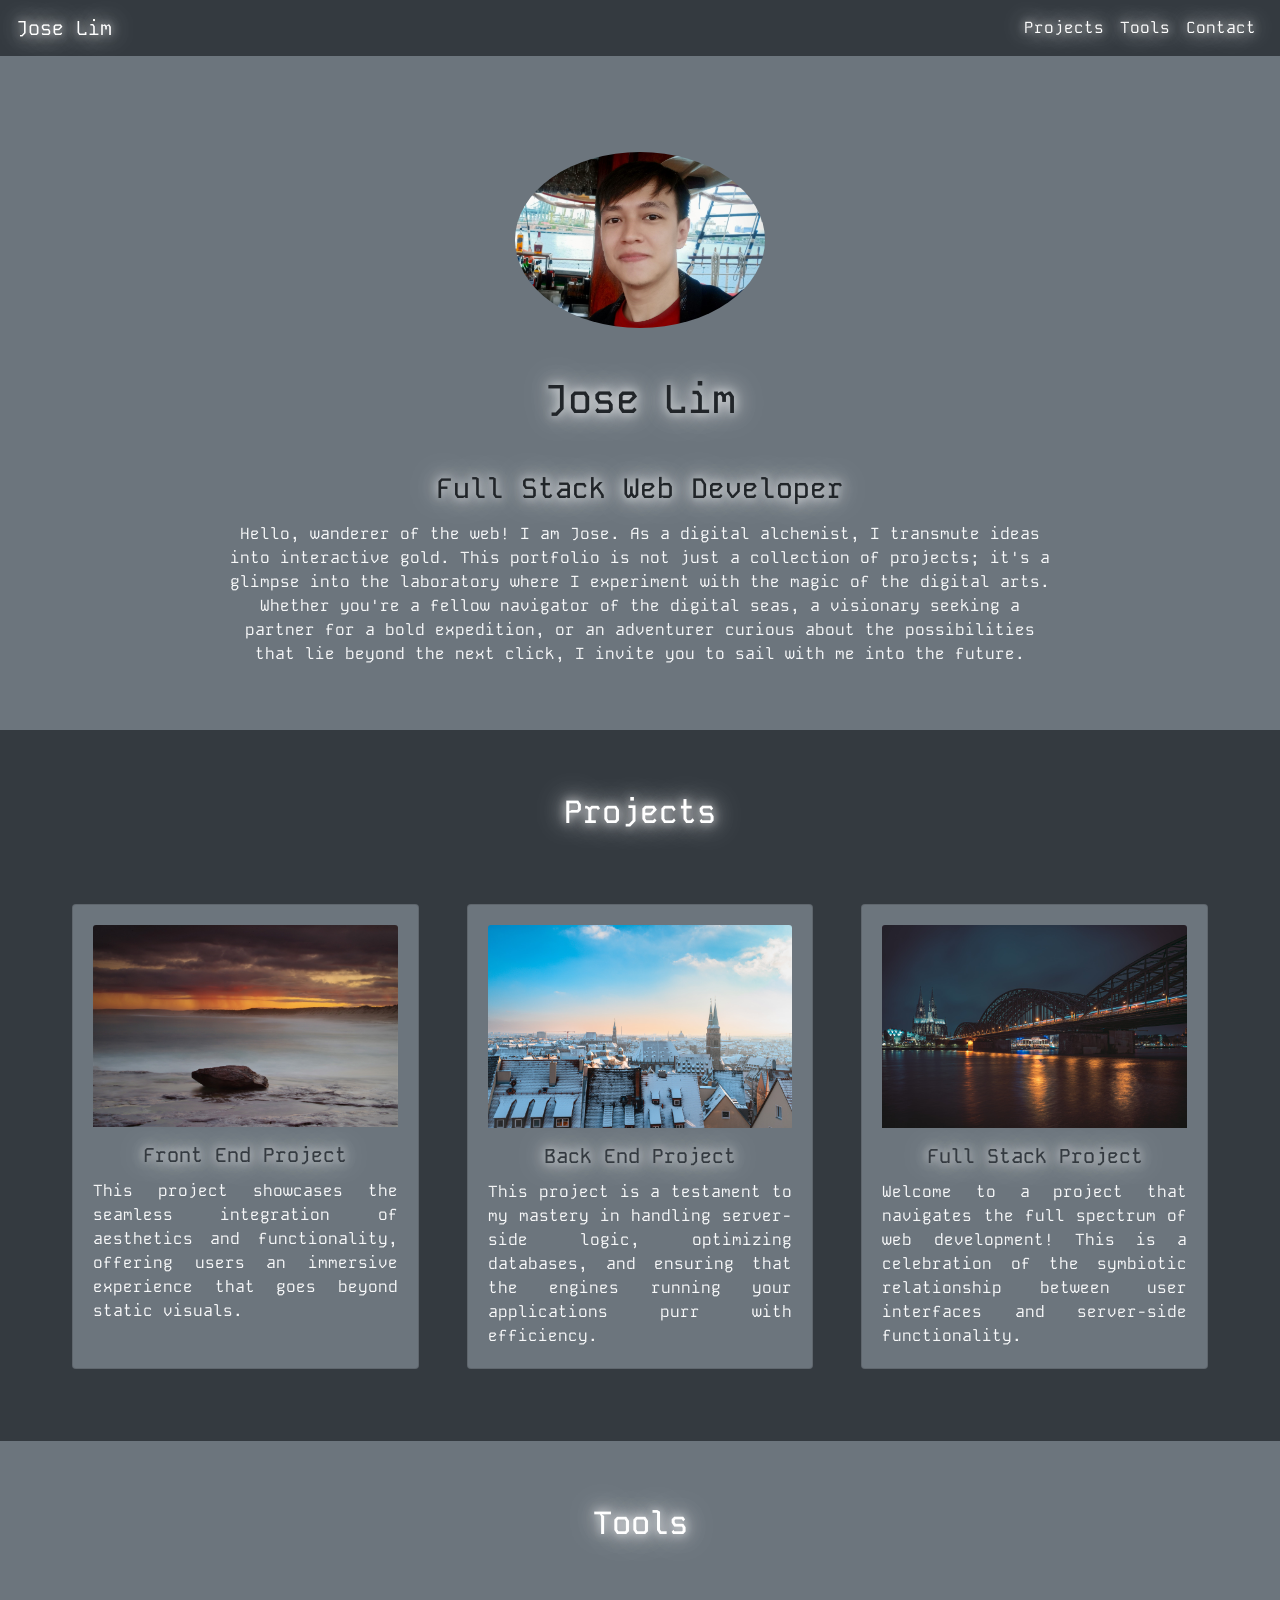
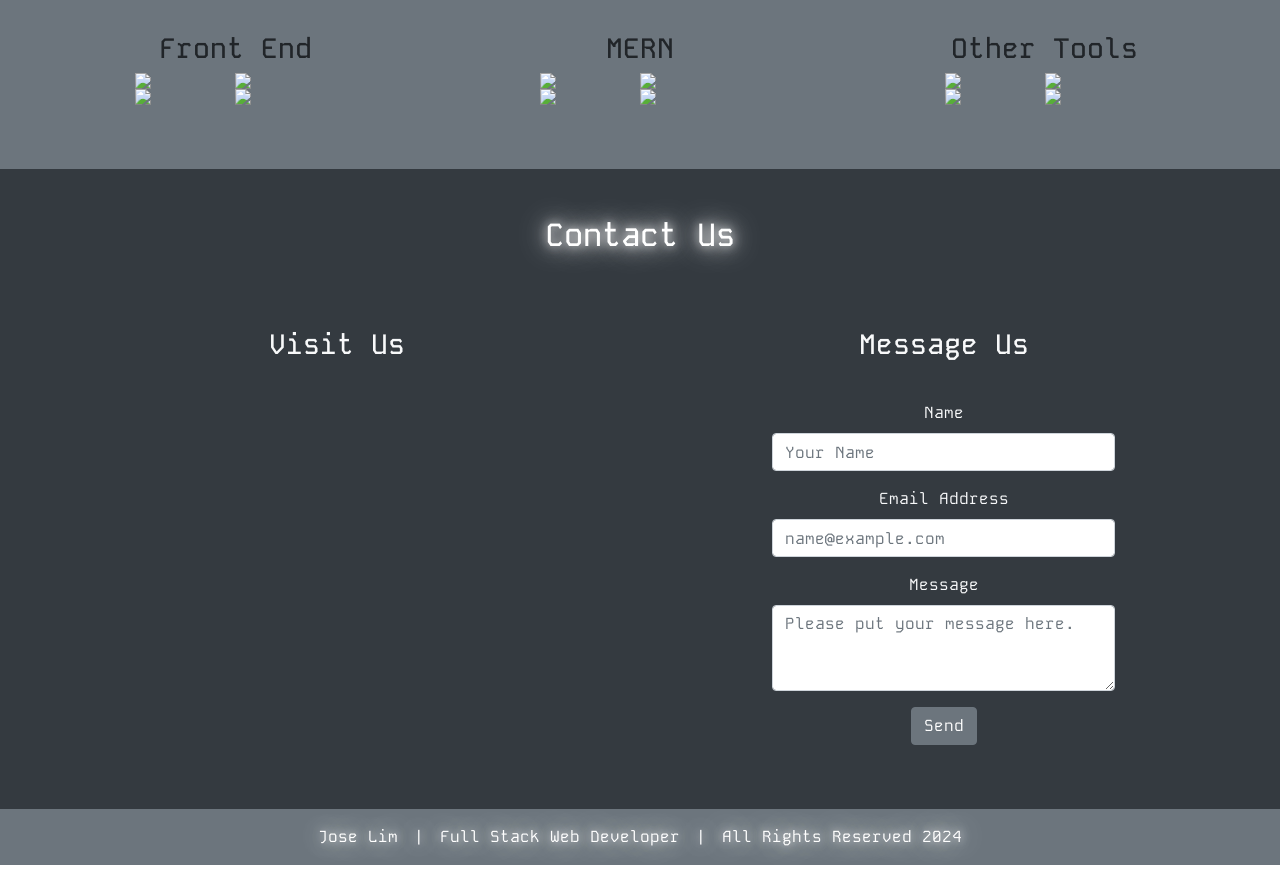
==== index.html @ 13d3f9bd "Added capstone1" ====
<!DOCTYPE html>
<html>
<head>
	<meta charset="utf-8">
	<meta name="viewport" content="width=device-width, initial-scale=1">
	<title>Jose Lim | Portfolio Page</title>

	<!-- Bootstrap Link -->
	<link rel="stylesheet" href="https://cdn.jsdelivr.net/npm/bootstrap@4.6.2/dist/css/bootstrap.min.css" integrity="sha384-xOolHFLEh07PJGoPkLv1IbcEPTNtaed2xpHsD9ESMhqIYd0nLMwNLD69Npy4HI+N" crossorigin="anonymous">

	<!-- External CSS -->
	<link rel="stylesheet" href="./index.css">

	<!-- Google Font -->
	<link rel="preconnect" href="https://fonts.googleapis.com">
	<link rel="preconnect" href="https://fonts.gstatic.com" crossorigin>
	<link href="https://fonts.googleapis.com/css2?family=Kode+Mono:wght@400..700&display=swap" rel="stylesheet">

</head>
<body>
	<!-- Navbar Section Start -->
	<nav class="navbar navbar-expand-lg navbar-light bg-dark sticky-top">
	  <a class="navbar-brand text-white glow-text" href="#landing">Jose Lim</a>
	  <button class="navbar-toggler bg-light" type="button" data-toggle="collapse" data-target="#navbarSupportedContent" aria-controls="navbarSupportedContent" aria-expanded="false" aria-label="Toggle navigation">
	    <span class="navbar-toggler-icon"></span>
	  </button>

	  <div class="collapse navbar-collapse" id="navbarSupportedContent">
	    <ul class="navbar-nav ml-auto">
	      <li class="nav-item active">
	        <a class="nav-link text-white glow-text" href="#projects">Projects <span class="sr-only">(current)</span></a>
	      </li>
	      <li class="nav-item active">
	        <a class="nav-link text-white glow-text" href="#tools">Tools <span class="sr-only">(current)</span></a>
	      </li>
	      <li class="nav-item active">
	        <a class="nav-link text-white glow-text" href="#contact">Contact <span class="sr-only">(current)</span></a>
	      </li>
	    </ul>
	  </div>
	</nav>
	<!-- Navbar Section End -->

	<main class="container-fluid text-center">
		<div class="row bg-secondary">
			<!-- Landing Section Start -->
			<div id="landing" class="container-fluid mt-5">
				<img class="mt-5 rounded-circle" src="./Images/mypic2.jpg" width="250">
				<h1 class="m-5 glow-text">Jose Lim</h1>
				<h3 class="glow-text">Full Stack Web Developer</h3>

				<div class="row mt-3 mb-5">
					<div class="offset-md-2 col-md-8 text-light">
						<p>							
							Hello, wanderer of the web! I am Jose. As a digital alchemist, I transmute ideas into interactive gold. This portfolio is not just a collection of projects; it's a glimpse into the laboratory where I experiment with the magic of the digital arts. Whether you're a fellow navigator of the digital seas, a visionary seeking a partner for a bold expedition, or an adventurer curious about the possibilities that lie beyond the next click, I invite you to sail with me into the future. 
						</p>
					</div>
				</div>

			</div>
			<!-- Landing Section End -->

			<!-- Projects Section Start -->
			<div id="projects" class="text-center bg-dark p-5">
				<h2 class="text-white mt-3 mb-5 glow-text">Projects</h2>

				<div class="d-lg-flex justify-content-center">

					<!-- Cards Start -->
					<div class="d-md-flex justify-content-center">

						<div class="card m-4 bg-secondary">
						  <div class="card-body text-light">
						  	<img src="./Images/rock.jpg" class="card-img-top img-fluid" alt="...">
						    <h5 class="card-title mt-3 glow-text text-dark">Front End Project</h5>
						    <p class="card-text text-justify">This project showcases the seamless integration of aesthetics and functionality, offering users an immersive experience that goes beyond static visuals.</p>
						  </div>
						</div>

						<div class="card m-4 bg-secondary">
						  <div class="card-body text-light">
						  	<img src="./Images/roofs.jpg" class="card-img-top" alt="...">
						    <h5 class="card-title mt-3 glow-text text-dark">Back End Project</h5>
							<p class="card-text text-justify">This project is a testament to my mastery in handling server-side logic, optimizing databases, and ensuring that the engines running your applications purr with efficiency.</p>
						  </div>
						</div>

						<div class="card m-4 bg-secondary">
						  <div class="card-body text-light">
						  	<img src="./Images/busycity.jpg" class="card-img-top" alt="...">
						    <h5 class="card-title mt-3 glow-text text-dark">Full Stack Project</h5>
							<p class="card-text text-justify">Welcome to a project that navigates the full spectrum of web development! This is a celebration of the symbiotic relationship between user interfaces and server-side functionality. </p>
						  </div>
						</div>

					</div>

					<!-- Cards End -->
				</div>
			</div>
			<!-- Projects Section End -->

			<!-- Tools Section Start -->
			<div id="tools" class="container-fluid bg-secondary p-5">
				<h2 class="text-white mt-3 mb-5 glow-text">Tools</h2>

				<div class="row justify-content-center">
					<div id="FrontEnd" class="d-flex flex-column col-sm-12 col-md-4 p-3">
						<h3 class="text-center mt-4">Front End</h3>
						<div>
							<div class="d-flex justify-content-center">
								<img width="100" src="./images/logo-html5.png"/>
								<img width="100" src="./images/logo-css3.png"/>
							</div>
							<div class="d-flex justify-content-center">
								<img width="100" src="./images/logo-bootstrap.png"/>
								<img width="100" src="./images/logo-javascript.png"/>
							</div>
						</div>
					</div>
					<div id="MERN" class="d-flex flex-column col-sm-12 col-md-4 p-3">
						<h3 class="text-center mt-4">MERN</h3>
						<div class="d-flex justify-content-center">
							<img width="100" src="./images/logo-mongoDB.png"/>
							<img width="100" src="./images/logo-expressjs.png"/>
						</div>
						<div class="d-flex justify-content-center">
							<img width="100" src="./images/logo-react.png"/>
							<img width="100" src="./images/logo-nodejs.png"/>
						</div>
					</div>
					<div id="OtherTools" class="d-flex flex-column col-sm-12 col-md-4 p-3">
						<h3 class="text-center mt-4">Other Tools</h3>
						<div class="d-flex justify-content-center">
							<img width="100" src="./images/logo-heroku.png"/>
							<img width="100" src="./images/logo-git.png"/>
						</div>
						<div class="d-flex justify-content-center">
							<img width="100" src="./images/logo-postman.png"/>
							<img width="100" src="./images/logo-sublime-text-3.png"/>
						</div>
					</div>
				</div>	
			</div>
			<!-- Tools Section End -->

			<!-- Contact Section Start -->
			<div id="contact" class="container-fluid bg-dark p-5">
					<h2 class="text-white mb-5 glow-text">Contact Us</h2>
					<div class="row justify-content-center">
						<div class="d-flex flex-column col-sm-12 col-md-6 mt-4">
							<h3 class="text-light">Visit Us</h2>
							<div class="row justify-content-center p-3">
								<!-- Embedded Google Map -->
						        <iframe src="https://www.google.com/maps/embed?pb=!1m18!1m12!1m3!1d3861.467318015713!2d121.0178421!3d14.572427000000001!2m3!1f0!2f0!3f0!3m2!1i1024!2i768!4f13.1!3m3!1m2!1s0x3397c9a4e5de57a7%3A0xfd37ce391a8ebad7!2sCircuit%20Makati%2C%20Makati%2C%20Metro%20Manila!5e0!3m2!1sen!2sph!4v1709211565122!5m2!1sen!2sph"  height="250" width="250" style="border:0;" allowfullscreen="" loading="lazy" referrerpolicy="no-referrer-when-downgrade"></iframe>				      
						    </div>
						</div>
						<div class="d-flex flex-column col-sm-12 col-md-6 mt-4">
							<h3 class="text-light">Message Us</h2>
							<div class="row mt-3 justify-content-center">
								<div class="col-12 col-md-8 text-light">

									<!-- Actual Form Start -->
									<form id="form-col" class="p-3">
									  <div class="form-group">
									    <label for="FormName">Name</label>
									    <input type="text" class="form-control" id="FormName" placeholder="Your Name">
									  </div>
									  <div class="form-group">
									    <label for="FormEmail">Email Address</label>
									    <input type="email" class="form-control" id="FormEmail" placeholder="name@example.com">
									  </div>				  						  		
									  <div class="form-group">
									    <label for="FormMessage">Message</label>
									    <textarea class="form-control" id="FormMessage" rows="3" placeholder="Please put your message here."></textarea>
									  </div>

									  <button class="btn btn-secondary bg-secondary text-white" type="button" data-toggle="modal" data-target="#modalPrompt">Send</button>

									  <div id="modalPrompt" class="modal" tabindex="-1">
										  <div class="modal-dialog">
										    <div class="modal-content">
										      <div class="modal-header">
										        <h5 class="modal-title text-dark">Thank you for contacting us!</h5>
										        <button type="button" class="close" data-dismiss="modal" aria-label="Close">
										          <span aria-hidden="true">&times;</span>
										        </button>
										      </div>
										      <div class="modal-body text-dark">
										        <p>Your message has been sent</p>
										      </div>
										      <div class="modal-footer">
										        <button type="button" class="btn btn-secondary" data-dismiss="modal">Close</button>	        
										      </div>
										    </div>
										  </div>
										</div>
									</form>
									<!-- Actual Form End -->
								</div>							
							</div>
						<div>	
					</div>						
					
			</div>
			<!-- Contact Section End -->
		</div>

		
	
	</main>

	<!-- Footer Start -->
	<footer class="d-flex justify-content-center p-2 text-white glow-text mb-3 bg-secondary">
        
        <div class="m-2">Jose Lim</div>
        <div class="m-2">|</div>
        <div class="m-2">Full Stack Web Developer</div>
        <div class="m-2">|</div>
        <div class="m-2">All Rights Reserved 2024</div>
    </footer>
    <!-- Footer End-->


	<!-- Bootstrap Script -->
	<script src="https://cdn.jsdelivr.net/npm/jquery@3.5.1/dist/jquery.slim.min.js" integrity="sha384-DfXdz2htPH0lsSSs5nCTpuj/zy4C+OGpamoFVy38MVBnE+IbbVYUew+OrCXaRkfj" crossorigin="anonymous"></script>
	<script src="https://cdn.jsdelivr.net/npm/bootstrap@4.6.2/dist/js/bootstrap.bundle.min.js" integrity="sha384-Fy6S3B9q64WdZWQUiU+q4/2Lc9npb8tCaSX9FK7E8HnRr0Jz8D6OP9dO5Vg3Q9ct" crossorigin="anonymous"></script>
</body>
</html>
---- index.css ----
*{
	font-family: kode mono;
}

.navbar-nav .nav-item:hover .nav-link {
      color: cyan !important; /* Change color as desired */

    }

.navbar a:hover {
      color: cyan !important; /* Change color as desired */

    }

h1:hover {
	font-weight: bold ;
}

.card:hover {
	transform: scale(1.05); /* Increase size on hover */
  	box-shadow: 0 0 10px rgba(0, 0, 0, 0.1); /* Add shadow on hover */
}

#FrontEnd:hover {
	transform: scale(1.05); /* Increase size on hover */
  	box-shadow: 0 0 5px rgba(0, 0, 0, 0.1); /* Add shadow on hover */
}

#MERN:hover {
	transform: scale(1.05); /* Increase size on hover */
  	box-shadow: 0 0 5px rgba(0, 0, 0, 0.1); /* Add shadow on hover */
}

#OtherTools:hover {
	transform: scale(1.05); /* Increase size on hover */
  	box-shadow: 0 0 5px rgba(0, 0, 0, 0.1); /* Add shadow on hover */
}

.form-control:hover {
	background-color: lightblue;
}

.glow-text {
      text-shadow: 0 0 10px rgba(255, 255, 255, 0.8), 0 0 20px rgba(255, 255, 255, 0.8), 0 0 30px rgba(255, 255, 255, 0.8);
    }
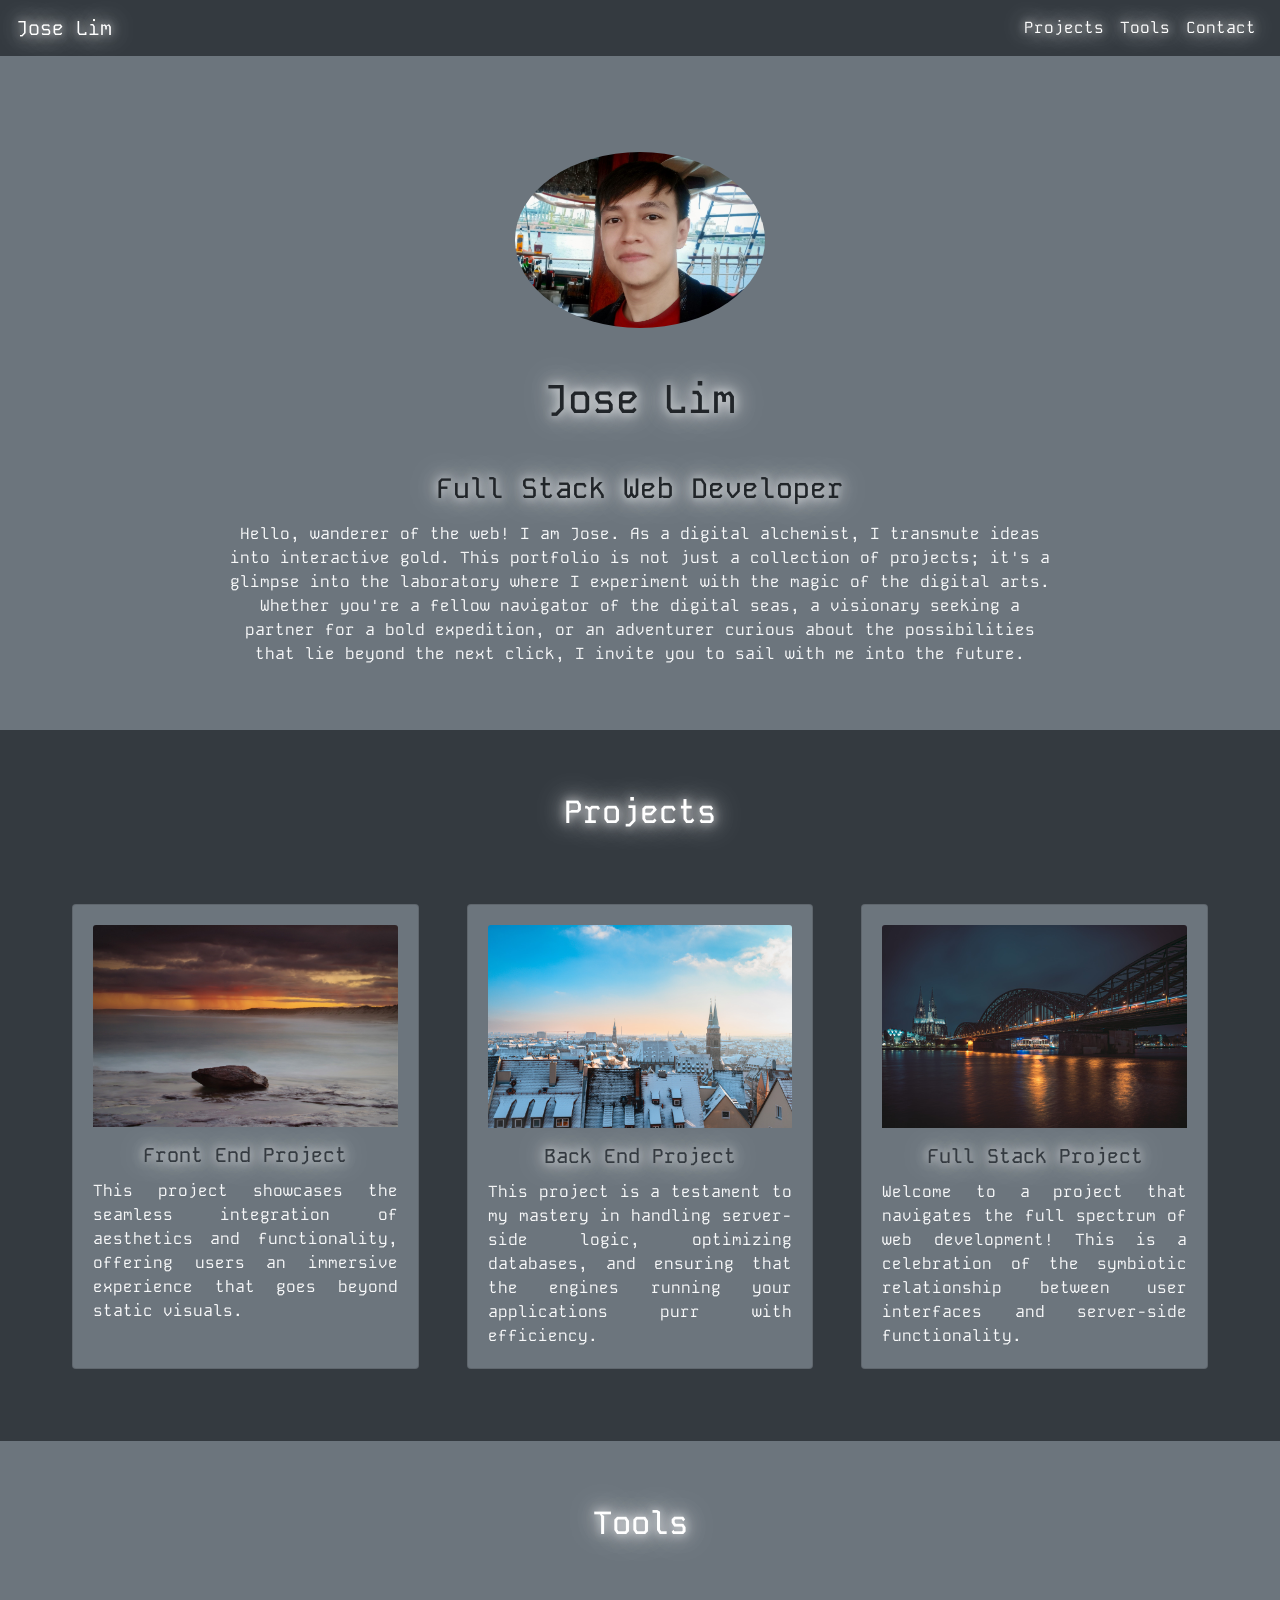
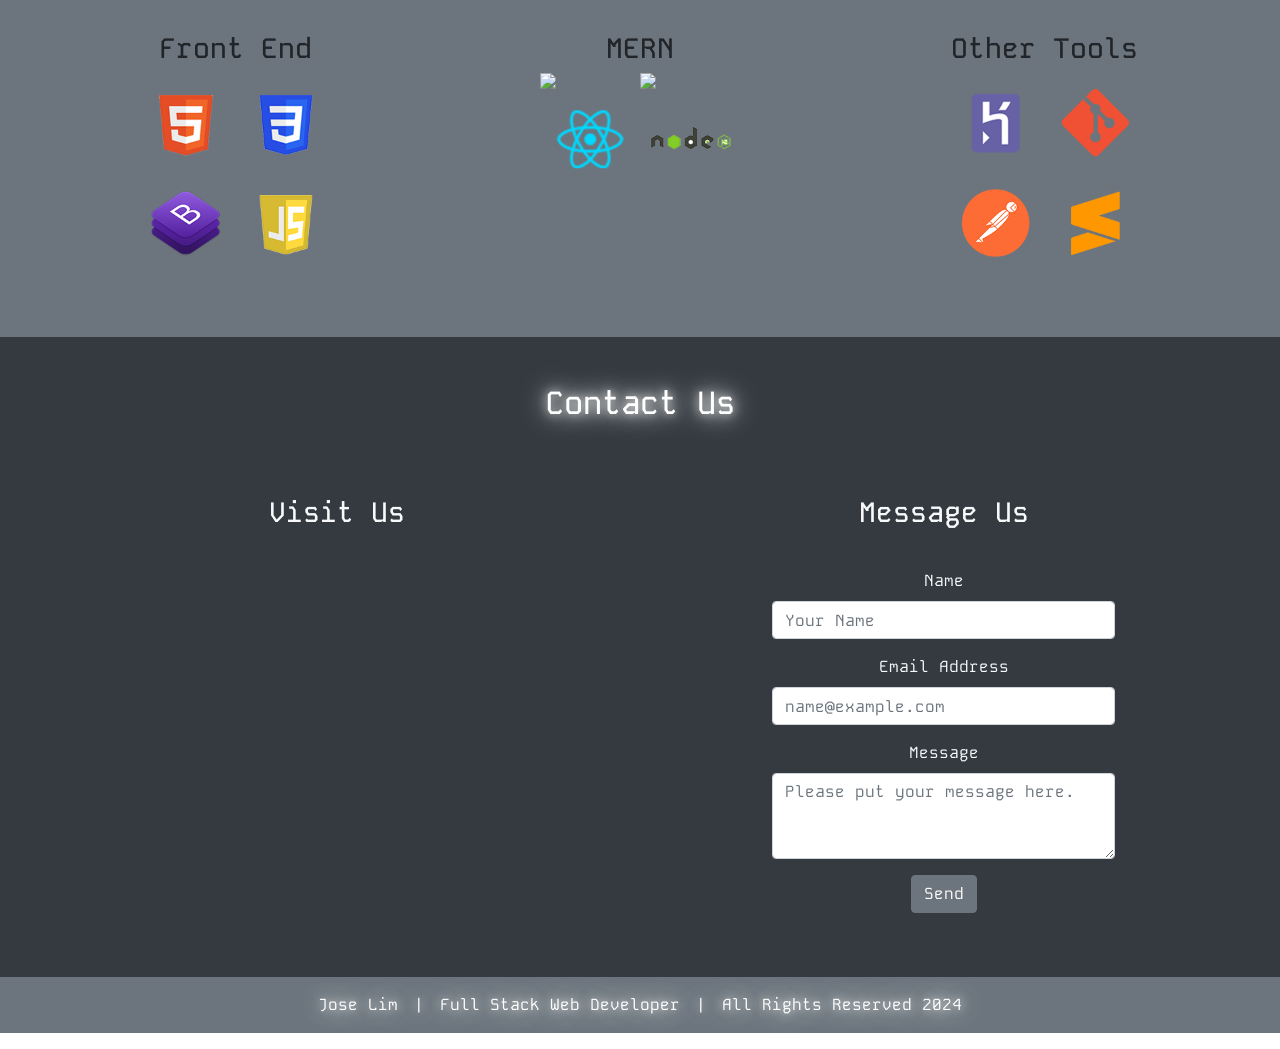
==== commit af1918a0: "Added capstone 1" ====
--- a/index.html
+++ b/index.html
@@ -46,8 +46,8 @@
 			<!-- Landing Section Start -->
 			<div id="landing" class="container-fluid mt-5">
 				<img class="mt-5 rounded-circle" src="./Images/mypic2.jpg" width="250">
-				<h1 class="m-5 glow-text">Jose Lim</h1>
-				<h3 class="glow-text">Full Stack Web Developer</h3>
+				<h1 class="m-5 glow-text uppercase-text">Jose Lim</h1>
+				<h3 class="glow-text uppercase-text">Full Stack Web Developer</h3>
 
 				<div class="row mt-3 mb-5">
 					<div class="offset-md-2 col-md-8 text-light">
@@ -72,7 +72,7 @@
 						<div class="card m-4 bg-secondary">
 						  <div class="card-body text-light">
 						  	<img src="./Images/rock.jpg" class="card-img-top img-fluid" alt="...">
-						    <h5 class="card-title mt-3 glow-text text-dark">Front End Project</h5>
+						    <h5 class="card-title mt-3 glow-text text-dark uppercase-text">Front End Project</h5>
 						    <p class="card-text text-justify">This project showcases the seamless integration of aesthetics and functionality, offering users an immersive experience that goes beyond static visuals.</p>
 						  </div>
 						</div>
@@ -80,7 +80,7 @@
 						<div class="card m-4 bg-secondary">
 						  <div class="card-body text-light">
 						  	<img src="./Images/roofs.jpg" class="card-img-top" alt="...">
-						    <h5 class="card-title mt-3 glow-text text-dark">Back End Project</h5>
+						    <h5 class="card-title mt-3 glow-text text-dark uppercase-text">Back End Project</h5>
 							<p class="card-text text-justify">This project is a testament to my mastery in handling server-side logic, optimizing databases, and ensuring that the engines running your applications purr with efficiency.</p>
 						  </div>
 						</div>
@@ -88,7 +88,7 @@
 						<div class="card m-4 bg-secondary">
 						  <div class="card-body text-light">
 						  	<img src="./Images/busycity.jpg" class="card-img-top" alt="...">
-						    <h5 class="card-title mt-3 glow-text text-dark">Full Stack Project</h5>
+						    <h5 class="card-title mt-3 glow-text text-dark uppercase-text">Full Stack Project</h5>
 							<p class="card-text text-justify">Welcome to a project that navigates the full spectrum of web development! This is a celebration of the symbiotic relationship between user interfaces and server-side functionality. </p>
 						  </div>
 						</div>
@@ -109,35 +109,35 @@
 						<h3 class="text-center mt-4">Front End</h3>
 						<div>
 							<div class="d-flex justify-content-center">
-								<img width="100" src="./images/logo-html5.png"/>
-								<img width="100" src="./images/logo-css3.png"/>
+								<img width="100" src="./Images/logo-html5.png"/>
+								<img width="100" src="./Images/logo-css3.png"/>
 							</div>
 							<div class="d-flex justify-content-center">
-								<img width="100" src="./images/logo-bootstrap.png"/>
-								<img width="100" src="./images/logo-javascript.png"/>
+								<img width="100" src="./Images/logo-bootstrap.png"/>
+								<img width="100" src="./Images/logo-javascript.png"/>
 							</div>
 						</div>
 					</div>
 					<div id="MERN" class="d-flex flex-column col-sm-12 col-md-4 p-3">
 						<h3 class="text-center mt-4">MERN</h3>
 						<div class="d-flex justify-content-center">
-							<img width="100" src="./images/logo-mongoDB.png"/>
+							<img width="100" src="./Images/logo-mongoDB.png"/>
 							<img width="100" src="./images/logo-expressjs.png"/>
 						</div>
 						<div class="d-flex justify-content-center">
-							<img width="100" src="./images/logo-react.png"/>
-							<img width="100" src="./images/logo-nodejs.png"/>
+							<img width="100" src="./Images/logo-react.png"/>
+							<img width="100" src="./Images/logo-nodejs.png"/>
 						</div>
 					</div>
 					<div id="OtherTools" class="d-flex flex-column col-sm-12 col-md-4 p-3">
 						<h3 class="text-center mt-4">Other Tools</h3>
 						<div class="d-flex justify-content-center">
-							<img width="100" src="./images/logo-heroku.png"/>
-							<img width="100" src="./images/logo-git.png"/>
-						</div>
-						<div class="d-flex justify-content-center">
-							<img width="100" src="./images/logo-postman.png"/>
-							<img width="100" src="./images/logo-sublime-text-3.png"/>
+							<img width="100" src="./Images/logo-heroku.png"/>
+							<img width="100" src="./Images/logo-git.png"/>
+						</div>
+						<div class="d-flex justify-content-center">
+							<img width="100" src="./Images/logo-postman.png"/>
+							<img width="100" src="./Images/logo-sublime-text-3.png"/>
 						</div>
 					</div>
 				</div>	
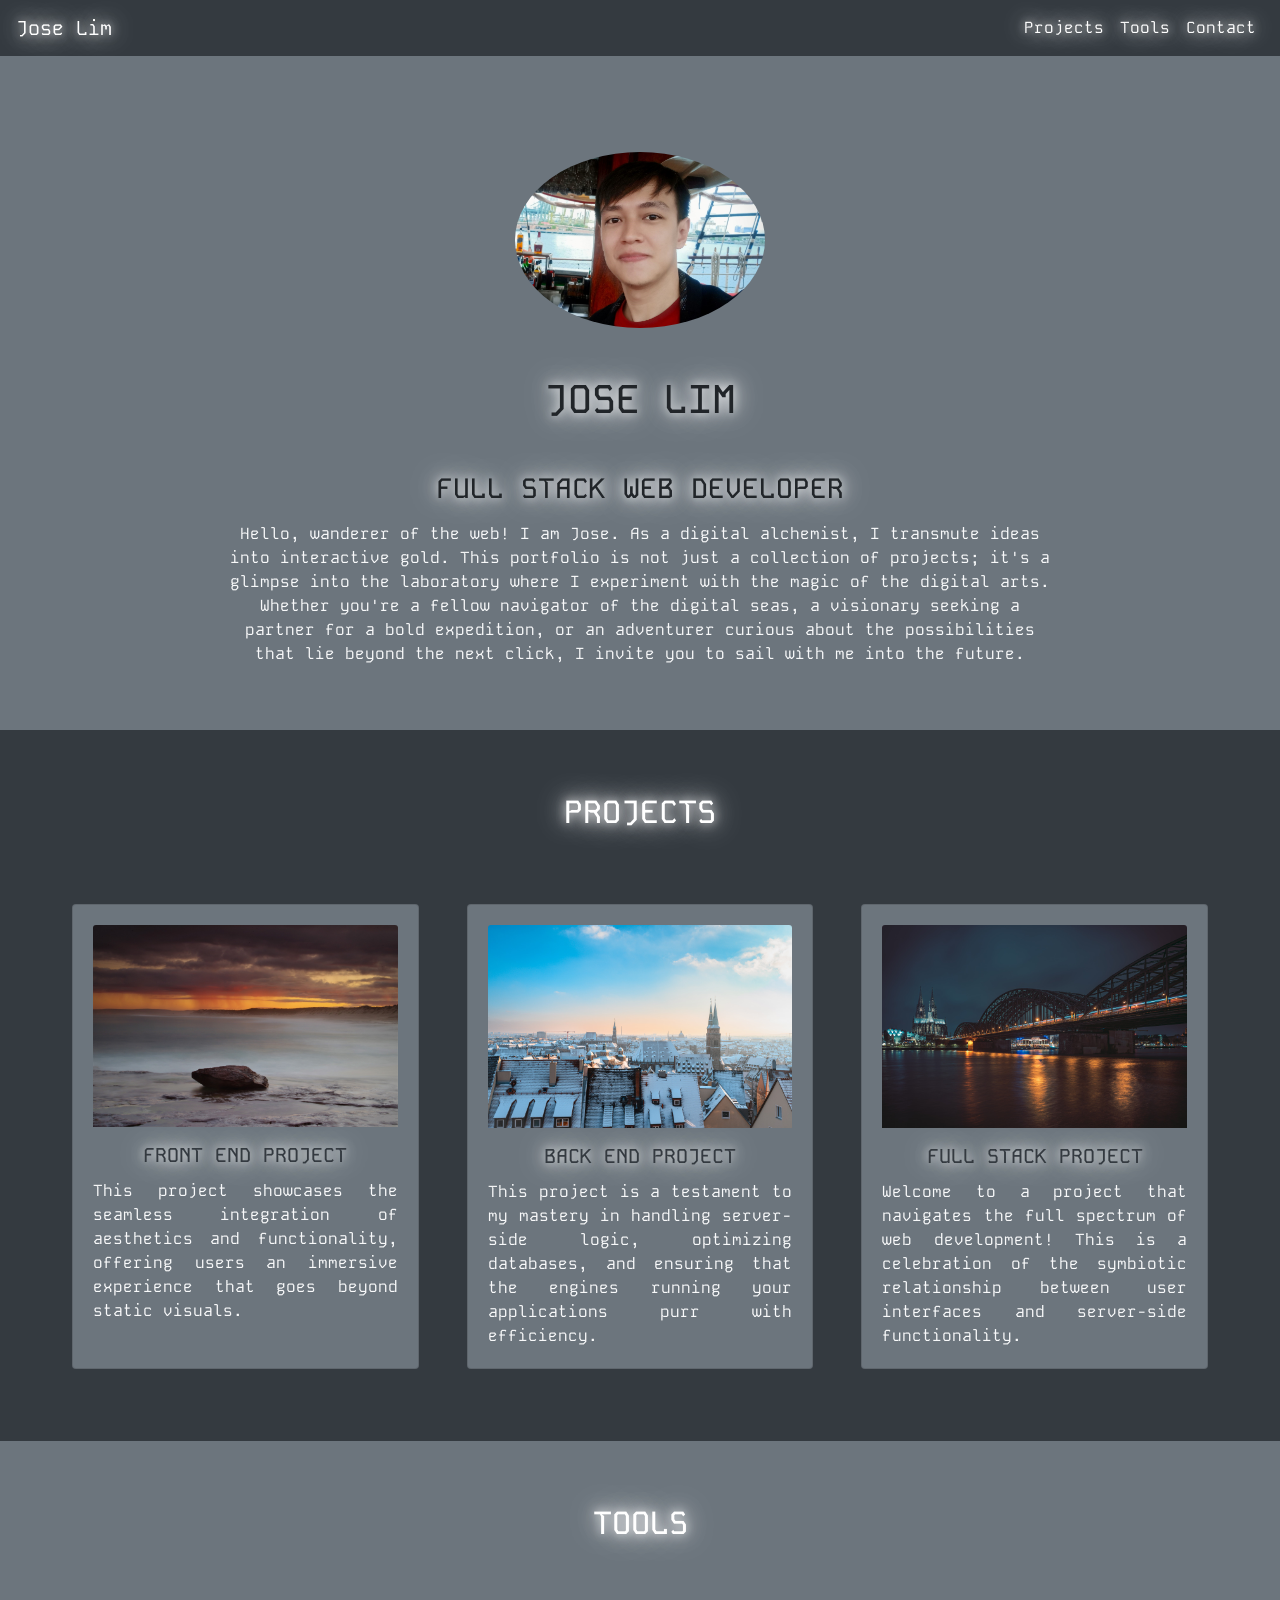
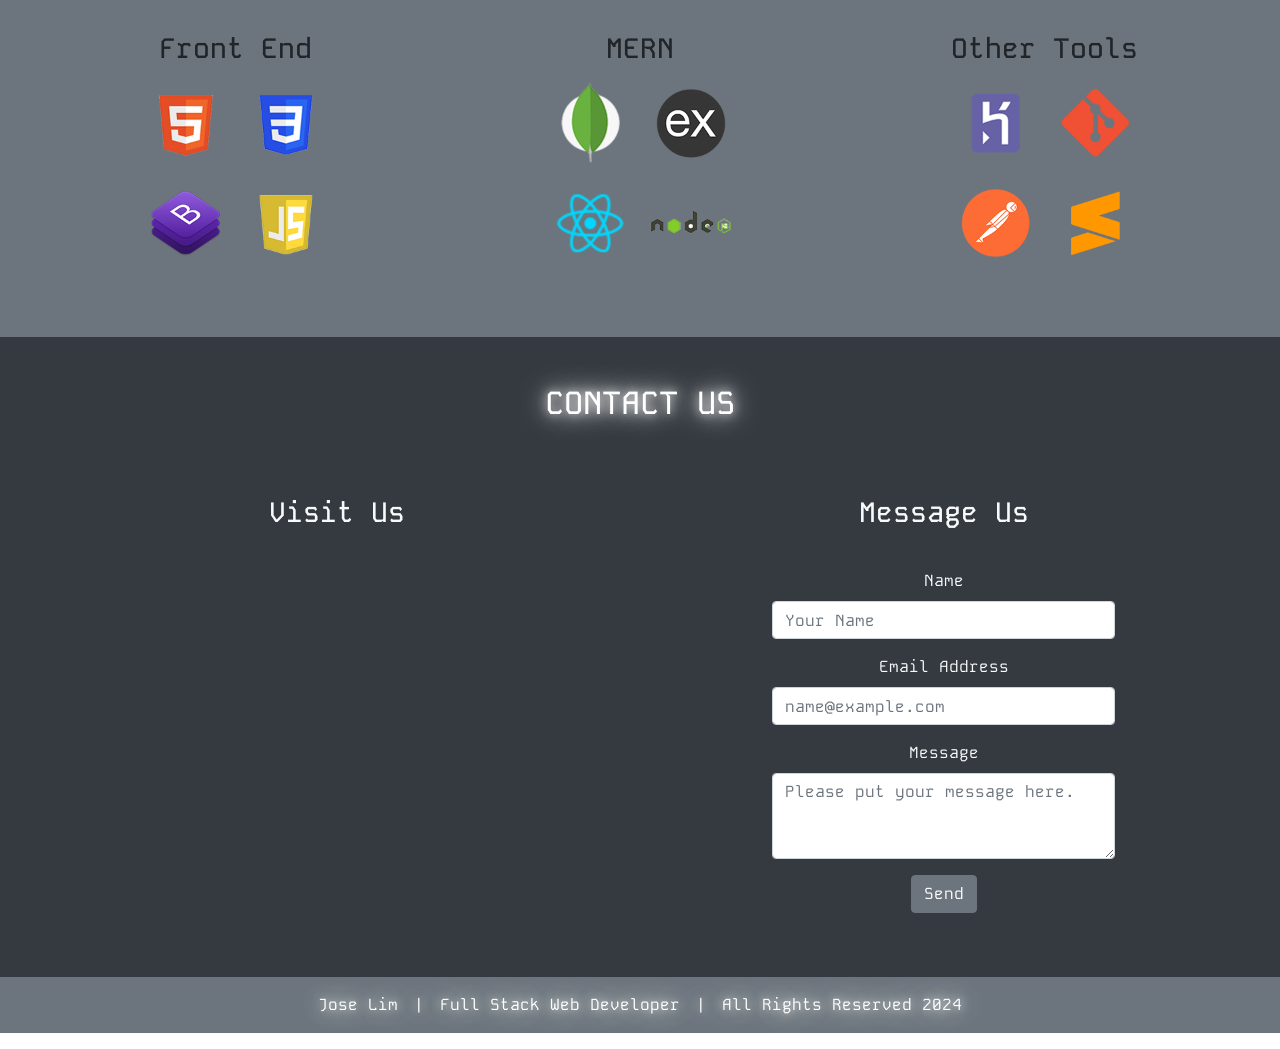
==== commit 6dabbbd5: "Add capstone 1" ====
--- a/index.html
+++ b/index.html
@@ -121,8 +121,8 @@
 					<div id="MERN" class="d-flex flex-column col-sm-12 col-md-4 p-3">
 						<h3 class="text-center mt-4">MERN</h3>
 						<div class="d-flex justify-content-center">
-							<img width="100" src="./Images/logo-mongoDB.png"/>
-							<img width="100" src="./images/logo-expressjs.png"/>
+							<img width="100" src="./Images/logo-mongodb.png"/>
+							<img width="100" src="./Images/logo-expressjs.png"/>
 						</div>
 						<div class="d-flex justify-content-center">
 							<img width="100" src="./Images/logo-react.png"/>
--- a/index.css
+++ b/index.css
@@ -42,4 +42,12 @@
 
 .glow-text {
       text-shadow: 0 0 10px rgba(255, 255, 255, 0.8), 0 0 20px rgba(255, 255, 255, 0.8), 0 0 30px rgba(255, 255, 255, 0.8);
-    }+    }
+
+.uppercase-text {
+      text-transform: uppercase;
+}
+
+h2 {
+	text-transform: uppercase;
+}
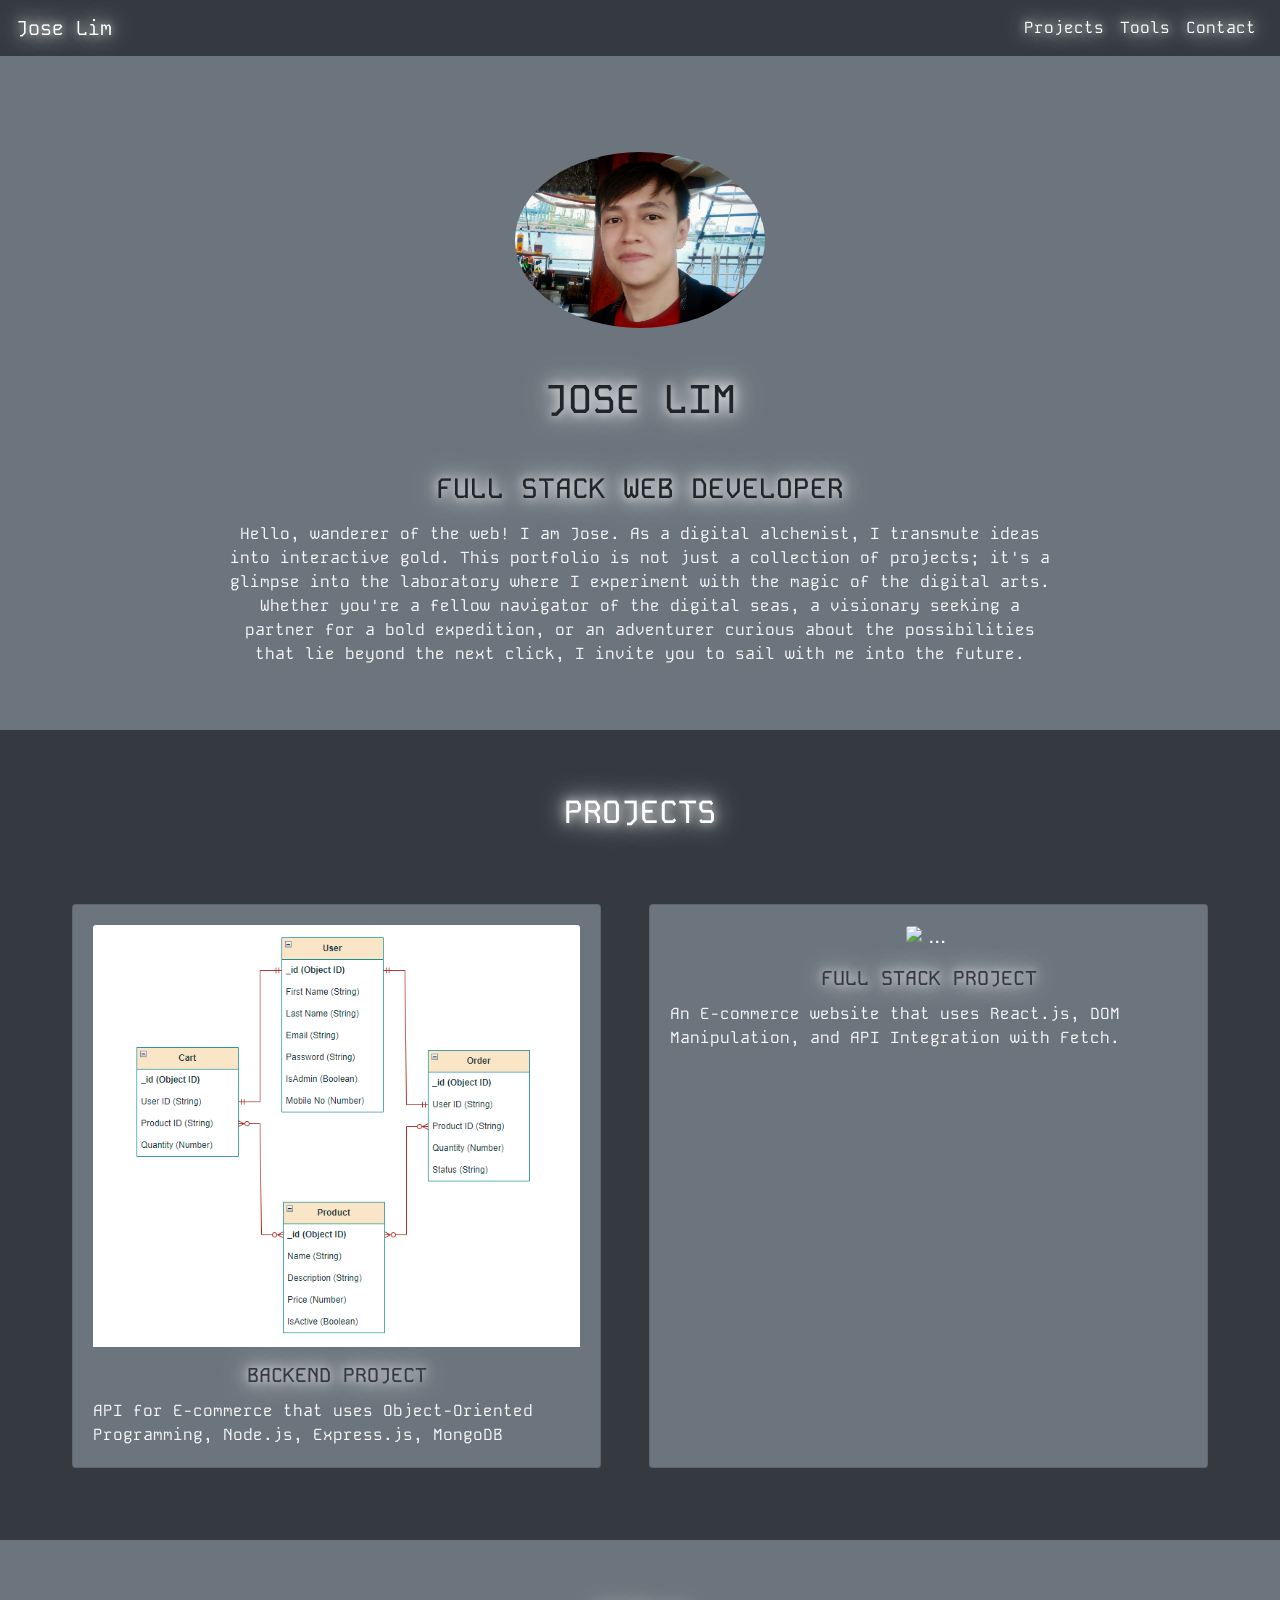
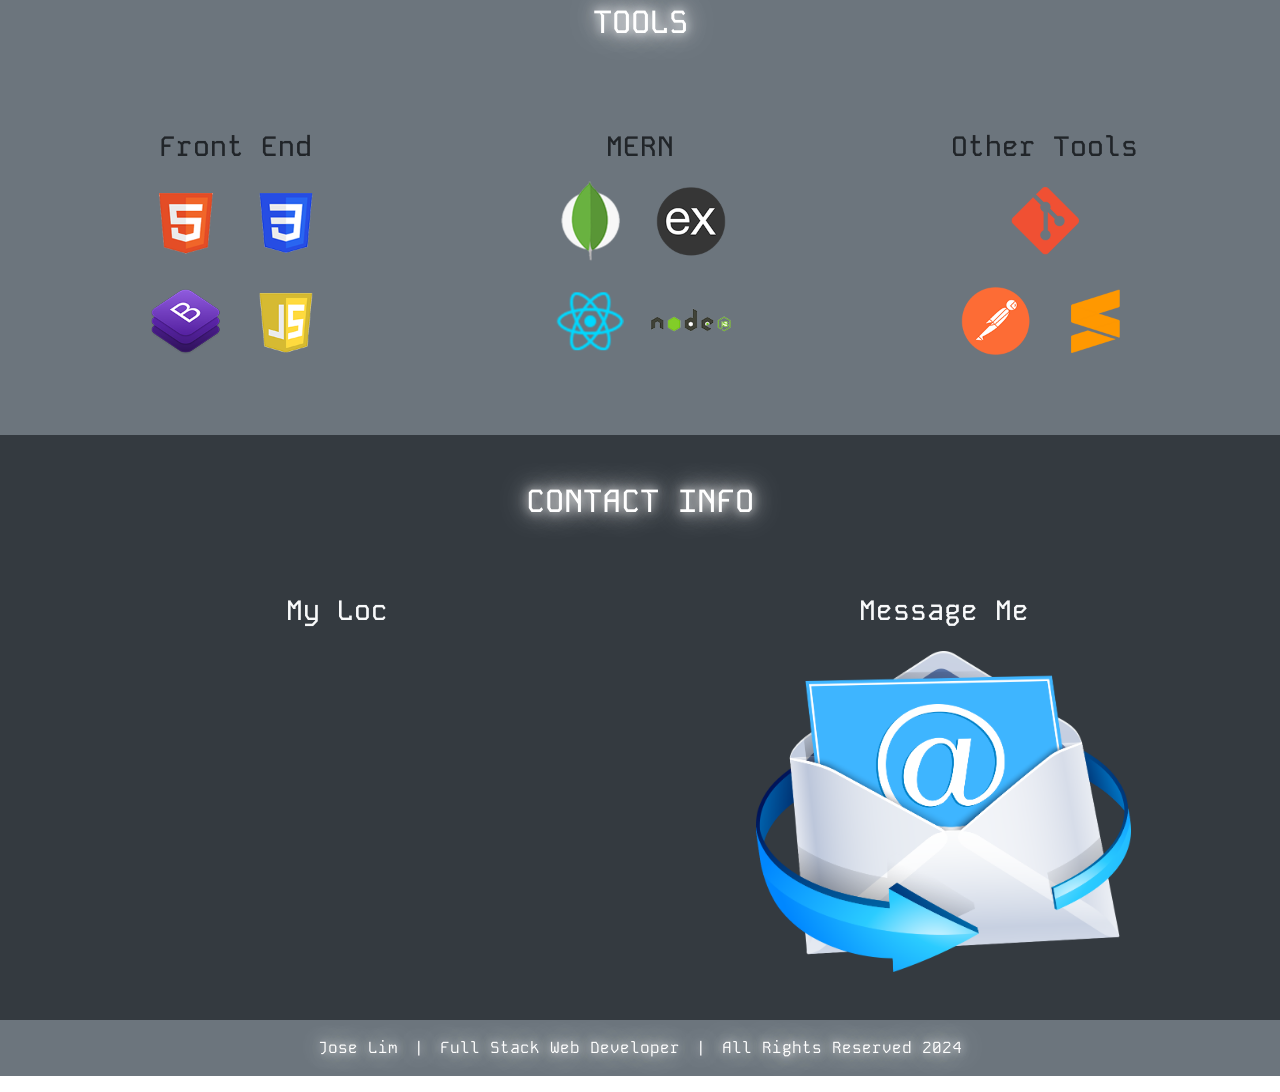
==== commit 2a6c0656: "Linked to capstone 3" ====
--- a/index.html
+++ b/index.html
@@ -60,45 +60,40 @@
 			</div>
 			<!-- Landing Section End -->
 
-			<!-- Projects Section Start -->
-			<div id="projects" class="text-center bg-dark p-5">
-				<h2 class="text-white mt-3 mb-5 glow-text">Projects</h2>
-
-				<div class="d-lg-flex justify-content-center">
-
-					<!-- Cards Start -->
-					<div class="d-md-flex justify-content-center">
-
-						<div class="card m-4 bg-secondary">
-						  <div class="card-body text-light">
-						  	<img src="./Images/rock.jpg" class="card-img-top img-fluid" alt="...">
-						    <h5 class="card-title mt-3 glow-text text-dark uppercase-text">Front End Project</h5>
-						    <p class="card-text text-justify">This project showcases the seamless integration of aesthetics and functionality, offering users an immersive experience that goes beyond static visuals.</p>
-						  </div>
-						</div>
-
-						<div class="card m-4 bg-secondary">
-						  <div class="card-body text-light">
-						  	<img src="./Images/roofs.jpg" class="card-img-top" alt="...">
-						    <h5 class="card-title mt-3 glow-text text-dark uppercase-text">Back End Project</h5>
-							<p class="card-text text-justify">This project is a testament to my mastery in handling server-side logic, optimizing databases, and ensuring that the engines running your applications purr with efficiency.</p>
-						  </div>
-						</div>
-
-						<div class="card m-4 bg-secondary">
-						  <div class="card-body text-light">
-						  	<img src="./Images/busycity.jpg" class="card-img-top" alt="...">
-						    <h5 class="card-title mt-3 glow-text text-dark uppercase-text">Full Stack Project</h5>
-							<p class="card-text text-justify">Welcome to a project that navigates the full spectrum of web development! This is a celebration of the symbiotic relationship between user interfaces and server-side functionality. </p>
-						  </div>
-						</div>
-
-					</div>
-
-					<!-- Cards End -->
-				</div>
-			</div>
-			<!-- Projects Section End -->
+		    <!-- Projects Section Start -->
+		    <div id="projects" class="text-center bg-dark p-5">
+		        <h2 class="text-white mt-3 mb-5 glow-text">Projects</h2>
+		        <div class="d-lg-flex justify-content-center">
+		            <!-- Cards Start -->
+		            <div class="card-container d-md-flex justify-content-center">
+		                <!-- <div class="card m-4 bg-secondary">
+		                    <div class="card-body text-light">
+		                        <img src="./Images/rock.jpg" class="card-img-top img-fluid" alt="...">
+		                        <h5 class="card-title mt-3 glow-text text-dark uppercase-text">Front End Project</h5>
+		                        <p class="card-text text-justify">This project showcases the seamless integration of aesthetics and functionality, offering users an immersive experience that goes beyond static visuals.</p>
+		                    </div>
+		                </div> -->
+		                <div class="card m-4 bg-secondary">
+		                    <div class="card-body text-light">
+		                        <img src="./Images/Model Diagram.png" class="card-img-top img-fluid" alt="...">
+		                        <h5 class="card-title mt-3 glow-text text-dark uppercase-text">Backend Project</h5>
+		                        <p class="card-text text-left">API for E-commerce that uses Object-Oriented Programming, Node.js, Express.js, MongoDB</p>
+		                    </div>
+		                </div>
+		                <div class="card m-4 bg-secondary">
+		                    <a href="http://zuitt-bootcamp-prod-390-6851-lim.s3-website.us-east-1.amazonaws.com/" class="text-decoration-none">
+		                        <div class="card-body text-light">
+		                            <img src="https://res.cloudinary.com/dgmdxa6y5/image/upload/v1717499965/bg/luzavgqernwx6gvta2av.jpg" class="card-img-top img-fluid" alt="...">
+		                            <h5 class="card-title mt-3 glow-text text-dark uppercase-text">Full Stack Project</h5>
+		                            <p class="card-text text-left">An E-commerce website that uses React.js, DOM Manipulation, and API Integration with Fetch.</p>
+		                        </div>
+		                    </a>
+		                </div>
+		            </div>
+		            <!-- Cards End -->
+		        </div>
+		    </div>
+		    <!-- Projects Section End -->
 
 			<!-- Tools Section Start -->
 			<div id="tools" class="container-fluid bg-secondary p-5">
@@ -132,7 +127,7 @@
 					<div id="OtherTools" class="d-flex flex-column col-sm-12 col-md-4 p-3">
 						<h3 class="text-center mt-4">Other Tools</h3>
 						<div class="d-flex justify-content-center">
-							<img width="100" src="./Images/logo-heroku.png"/>
+							<!-- <img width="100" src="./Images/logo-heroku.png"/> -->
 							<img width="100" src="./Images/logo-git.png"/>
 						</div>
 						<div class="d-flex justify-content-center">
@@ -146,22 +141,24 @@
 
 			<!-- Contact Section Start -->
 			<div id="contact" class="container-fluid bg-dark p-5">
-					<h2 class="text-white mb-5 glow-text">Contact Us</h2>
+					<h2 class="text-white mb-5 glow-text">Contact Info</h2>
 					<div class="row justify-content-center">
 						<div class="d-flex flex-column col-sm-12 col-md-6 mt-4">
-							<h3 class="text-light">Visit Us</h2>
+							<h3 class="text-light">My Loc</h2>
 							<div class="row justify-content-center p-3">
 								<!-- Embedded Google Map -->
 						        <iframe src="https://www.google.com/maps/embed?pb=!1m18!1m12!1m3!1d3861.467318015713!2d121.0178421!3d14.572427000000001!2m3!1f0!2f0!3f0!3m2!1i1024!2i768!4f13.1!3m3!1m2!1s0x3397c9a4e5de57a7%3A0xfd37ce391a8ebad7!2sCircuit%20Makati%2C%20Makati%2C%20Metro%20Manila!5e0!3m2!1sen!2sph!4v1709211565122!5m2!1sen!2sph"  height="250" width="250" style="border:0;" allowfullscreen="" loading="lazy" referrerpolicy="no-referrer-when-downgrade"></iframe>				      
 						    </div>
 						</div>
 						<div class="d-flex flex-column col-sm-12 col-md-6 mt-4">
-							<h3 class="text-light">Message Us</h2>
+							<h3 class="text-light">Message Me</h2>
 							<div class="row mt-3 justify-content-center">
 								<div class="col-12 col-md-8 text-light">
-
+									<a href="mailto:guppyparadaisu@gmail.com">
+									<img src="./Images/email.png" class="img-fluid">
+									</a>
 									<!-- Actual Form Start -->
-									<form id="form-col" class="p-3">
+									<!-- form id="form-col" class="p-3">
 									  <div class="form-group">
 									    <label for="FormName">Name</label>
 									    <input type="text" class="form-control" id="FormName" placeholder="Your Name">
@@ -195,7 +192,7 @@
 										    </div>
 										  </div>
 										</div>
-									</form>
+									</form> -->
 									<!-- Actual Form End -->
 								</div>							
 							</div>
--- a/index.css
+++ b/index.css
@@ -51,3 +51,29 @@
 h2 {
 	text-transform: uppercase;
 }
+
+/*.card-container {
+    display: flex;
+    flex-wrap: wrap;
+    justify-content: center;
+}
+
+.card {
+    width: 100%;
+    max-width: auto;
+    margin: 1rem;
+    background-color: #6c757d;
+    border-radius: 10px;
+    overflow: hidden;
+    box-shadow: 0 4px 8px rgba(0, 0, 0, 0.1);
+}
+
+.card-body {
+    padding: 2rem;
+}
+
+.card-img-top {
+    width: 100%;
+    height: auto;
+    object-fit: cover;
+}*/
